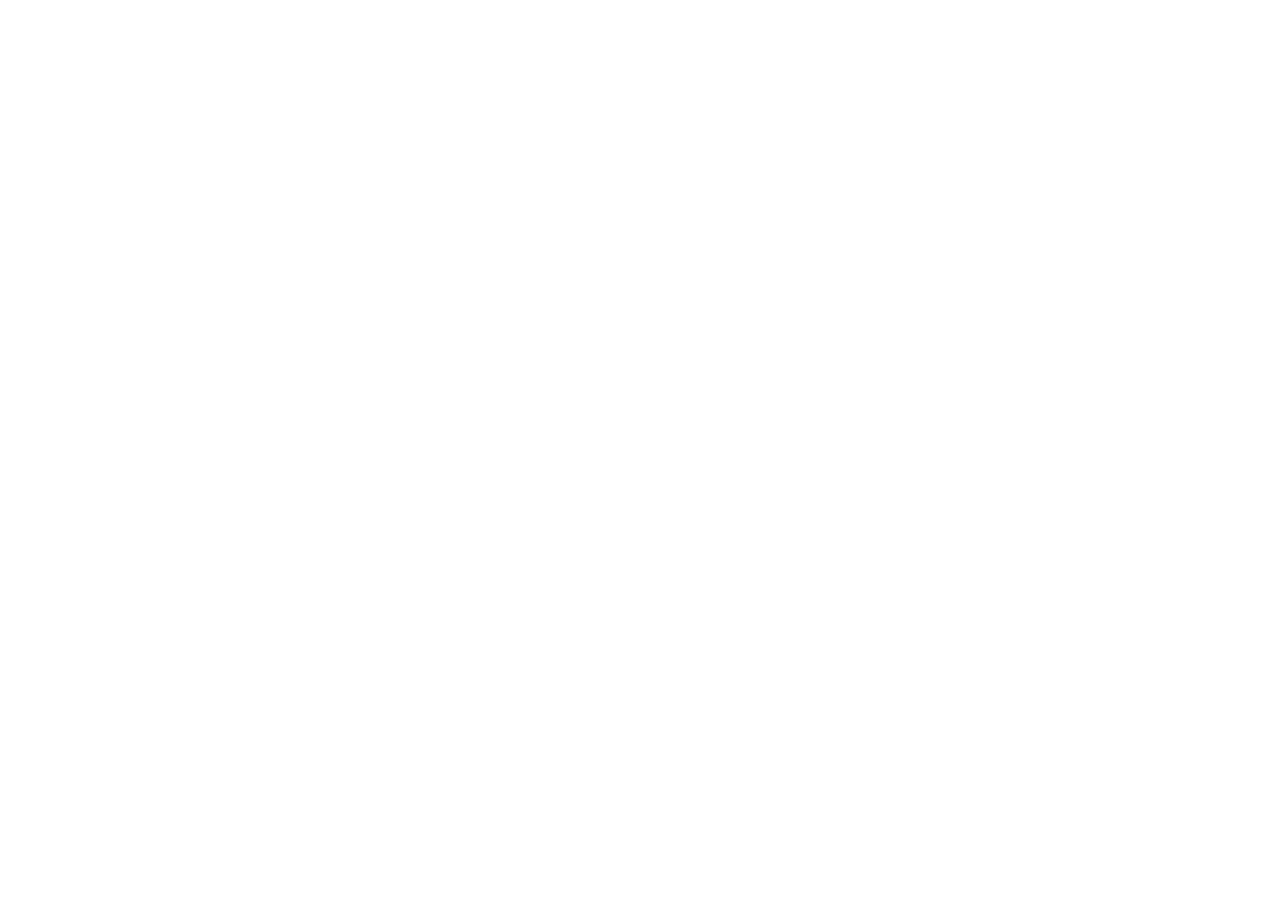
==== index.html @ fe13a653 "initial commit" ====
<!DOCTYPE html>
<html lang="en">

<head>
    <meta charset="UTF-8">
    <meta http-equiv="X-UA-Compatible" content="IE=edge">
    <meta name="viewport" content="width=device-width, initial-scale=1.0">
    <title>Mission Web Developer in 2022</title>
</head>

<body>

</body>

</html>
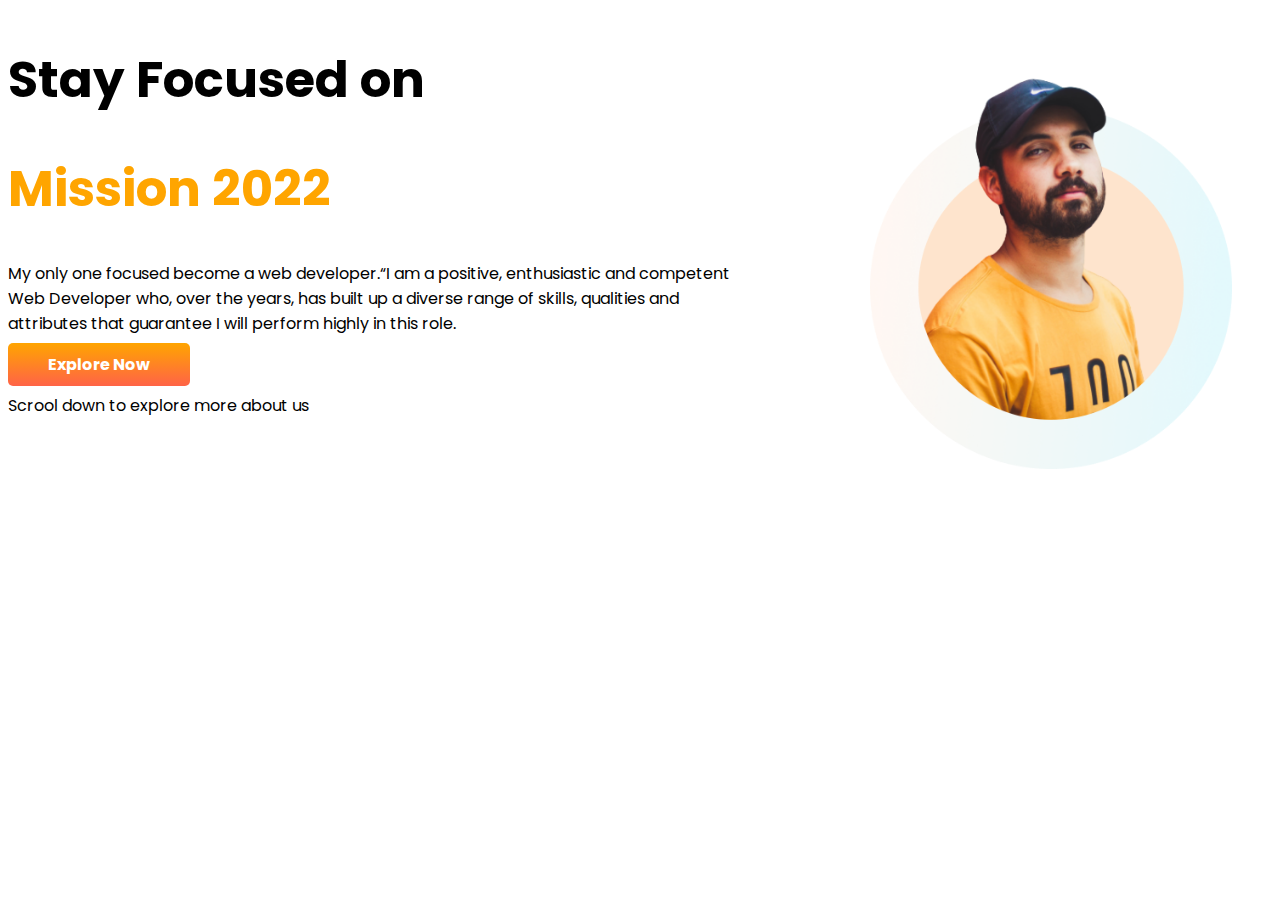
==== commit 1dc9cb2b: "top banner added" ====
--- a/index.html
+++ b/index.html
@@ -6,10 +6,33 @@
     <meta http-equiv="X-UA-Compatible" content="IE=edge">
     <meta name="viewport" content="width=device-width, initial-scale=1.0">
     <title>Mission Web Developer in 2022</title>
+    <link rel="preconnect" href="https://fonts.googleapis.com">
+    <link rel="preconnect" href="https://fonts.gstatic.com" crossorigin>
+    <link
+        href="https://fonts.googleapis.com/css2?family=EB+Garamond:ital,wght@1,400;1,500&family=Lora:ital@1&family=Playfair+Display&family=Playfair+Display+SC&family=Poppins&display=swap"
+        rel="stylesheet">
+    <link rel="stylesheet" href="style.css">
 </head>
 
 <body>
-
+    <section>
+        <div class="half-with">
+            <h1>Stay Focused on</h1>
+            <h1 class="orange-color">Mission 2022</h1>
+            <p>My only one focused become a web developer.“I am a positive, enthusiastic and competent Web Developer
+                who,
+                over
+                the years, has built up a diverse range of skills, qualities and attributes that guarantee I will
+                perform
+                highly
+                in this role.</p>
+            <a class="link-button" target="_blank" href="">Explore Now</a>
+            <p>Scrool down to explore more about us</p>
+        </div>
+        <div class="half-width">
+            <img src="person/person-2.png" alt="">
+        </div>
+    </section>
 </body>
 
 </html>--- a/style.css
+++ b/style.css
@@ -0,0 +1,32 @@
+body{
+    font-family: 'EB Garamond', serif;
+font-family: 'Lora', serif;
+font-family: 'Playfair Display', serif;
+font-family: 'Playfair Display SC', serif;
+font-family: 'Poppins', sans-serif; 
+}
+h1{
+    font-size: 50px;
+}
+.orange-color{
+    color: orange;
+}
+section{
+    display: flex; 
+}
+.half-width{
+    width: 80%;
+    padding-left: 10%;
+}
+.half-width img{
+    width: 90%;
+    padding-right: 10;
+}
+.link-button{
+    text-decoration: none;
+    background-image: linear-gradient(orange,tomato);
+    color: white;
+    font-weight: 700;
+    padding: 10px 40px;
+    border-radius: 5px;
+}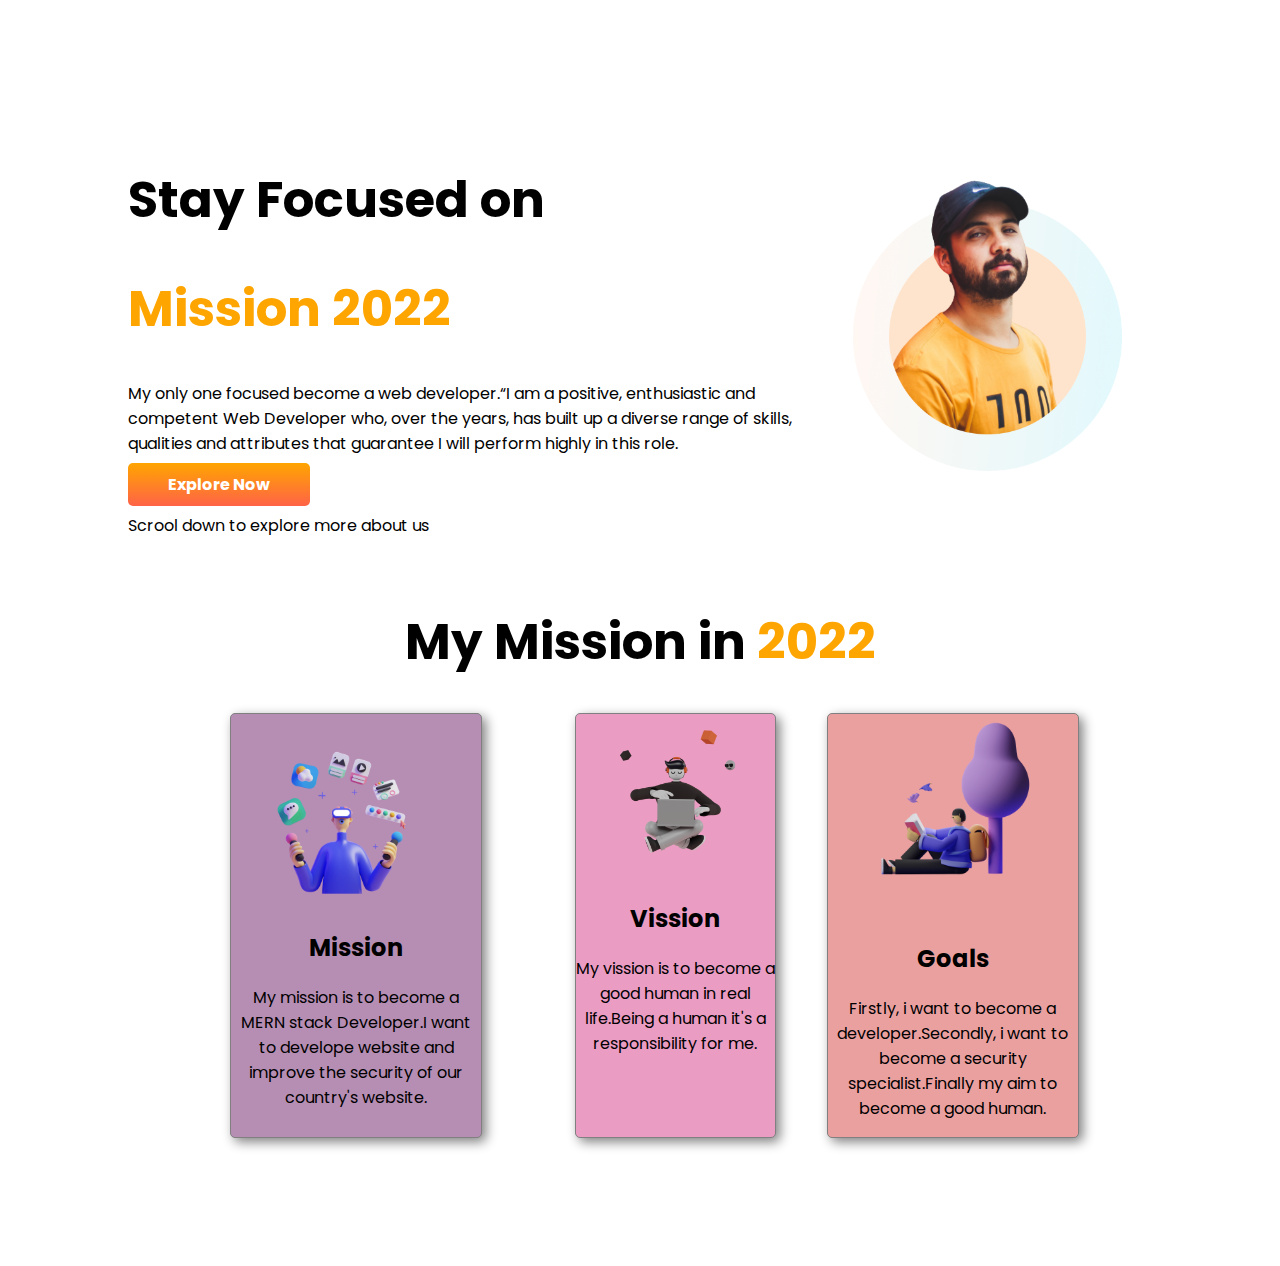
==== commit 900e5494: "mission commit" ====
--- a/index.html
+++ b/index.html
@@ -33,6 +33,40 @@
             <img src="person/person-2.png" alt="">
         </div>
     </section>
+    <div class="second-section">
+        <h1>My Mission in <span class="orange-color">2022</span> </h1>
+        <div class="my-mission">
+            <div class="mission">
+                <div class="div-img">
+                    <img src="./illustrators/illustrator-1.png" alt="">
+
+                </div>
+                <h2>Mission</h2>
+                <p>My mission is to become a MERN stack Developer.I want to develope website and improve the security of
+                    our country's website.</p>
+            </div>
+            <div class="my-mission">
+                <div class="vission">
+                    <div class="div-img">
+                        <img src="./illustrators/illustrator-2.png" alt="">
+                    </div>
+                    <h2>Vission</h2>
+                    <p>My vission is to become a good human in real life.Being a human it's a responsibility for me.</p>
+                </div>
+                <div class="my-mission">
+                    <div class="goals">
+                        <div class="div-img">
+                            <img src="./illustrators/illustrator-3.png" alt="">
+                        </div>
+                        <h2>Goals</h2>
+                        <p>Firstly, i want to become a developer.Secondly, i want to become a security
+                            specialist.Finally my aim to become a good human.</p>
+                    </div>
+
+                </div>
+            </div>
+        </div>
+    </div>
 </body>
 
 </html>--- a/style.css
+++ b/style.css
@@ -1,4 +1,6 @@
 body{
+    margin: 5%;
+    padding: 5%;
     font-family: 'EB Garamond', serif;
 font-family: 'Lora', serif;
 font-family: 'Playfair Display', serif;
@@ -16,7 +18,7 @@
 }
 .half-width{
     width: 80%;
-    padding-left: 10%;
+    padding-left: 5%;
 }
 .half-width img{
     width: 90%;
@@ -29,4 +31,42 @@
     font-weight: 700;
     padding: 10px 40px;
     border-radius: 5px;
-}+}
+.second-section{
+    text-align: center;
+    margin-top: 50px;
+}
+.mission{
+    width: 250px;
+    border: 1px solid gray;
+    box-shadow: 4px 4px 12px gray;
+    border-radius: 5px;
+    background-color: rgb(182, 142, 180);
+}
+.div-img img{
+    width: 80%;
+}
+.vission{
+    width: 250px;
+    border: 1px solid gray;
+    box-shadow: 4px 4px 12px gray;
+    border-radius: 5px;
+    background-color: rgb(235, 156, 195);
+}
+.div-img img{
+    width: 80%;
+}
+.goals{
+    width: 250px;
+    border: 1px solid gray;
+    box-shadow: 4px 4px 12px gray;
+    border-radius: 5px;
+    background-color: rgb(235, 160, 160);
+}
+.div-img img{
+    width: 80%;
+}
+.my-mission{
+    display: flex;
+    padding-left: 10%;
+}
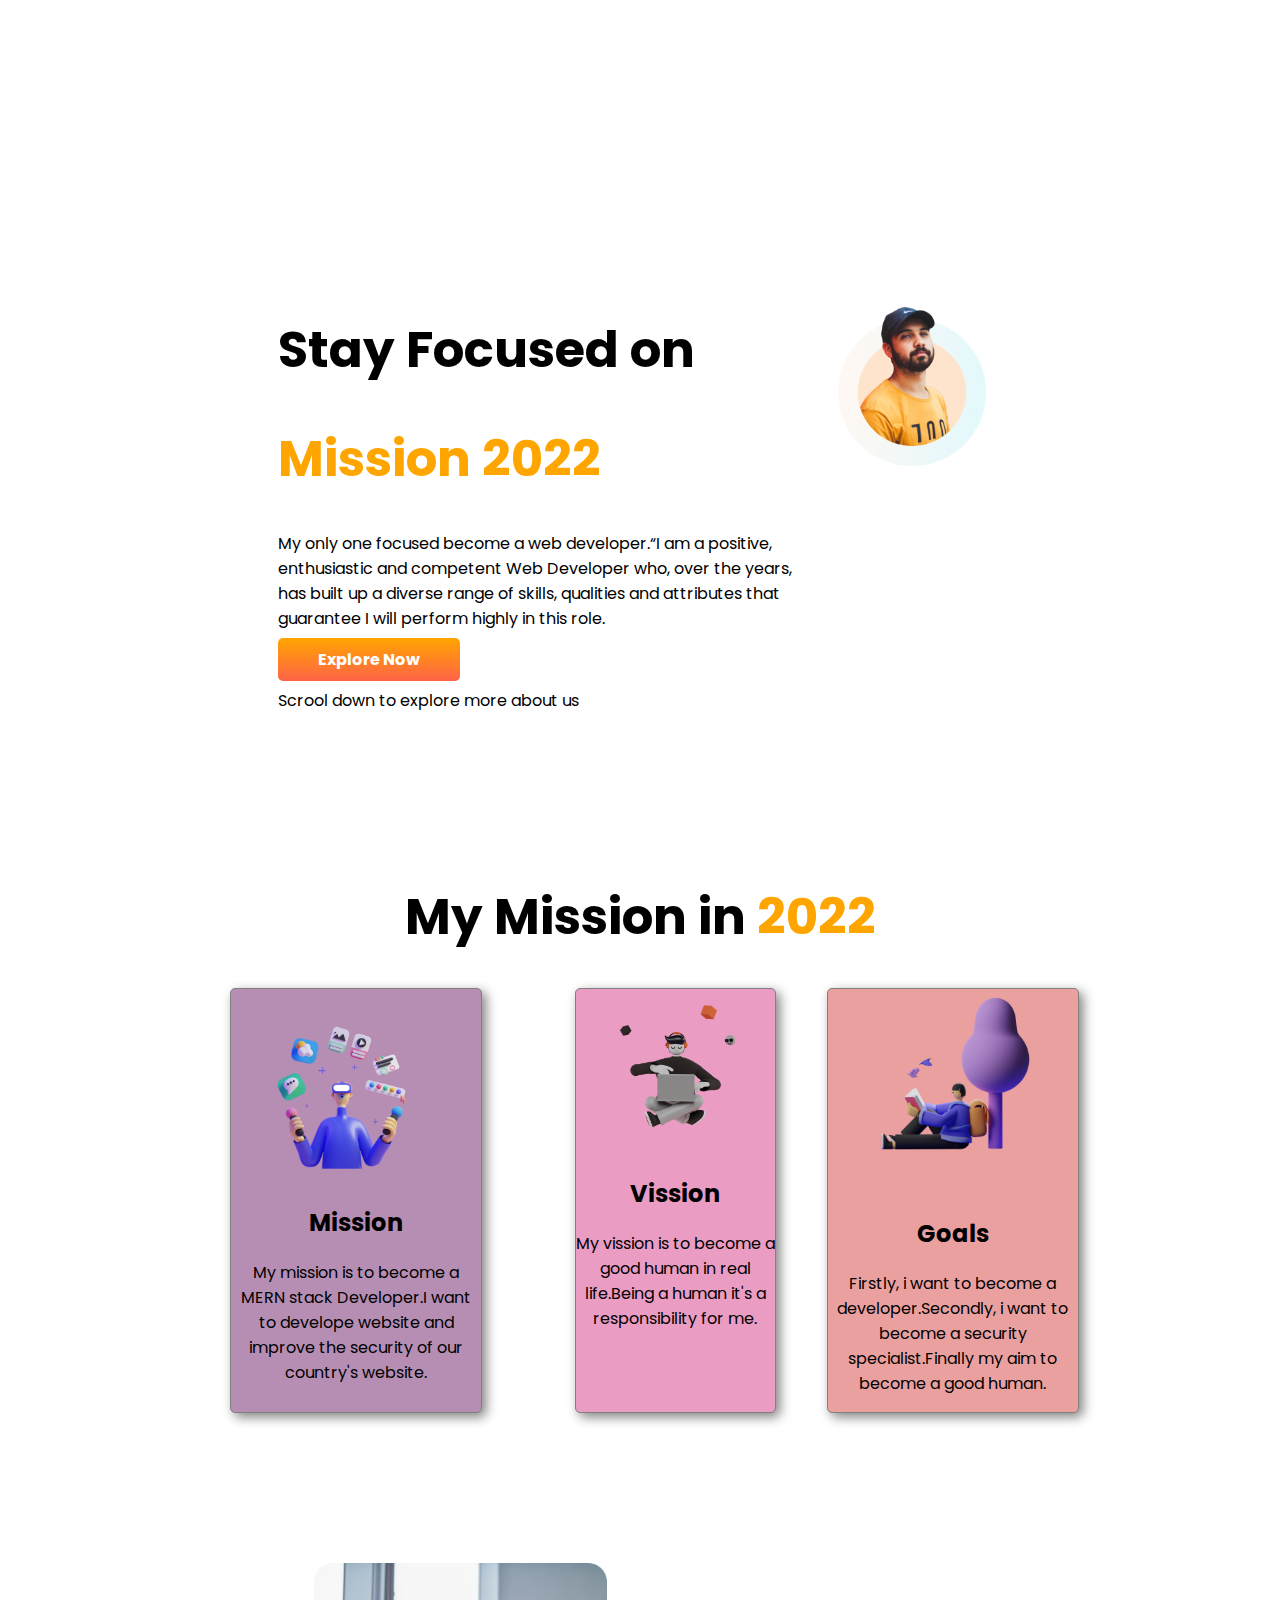
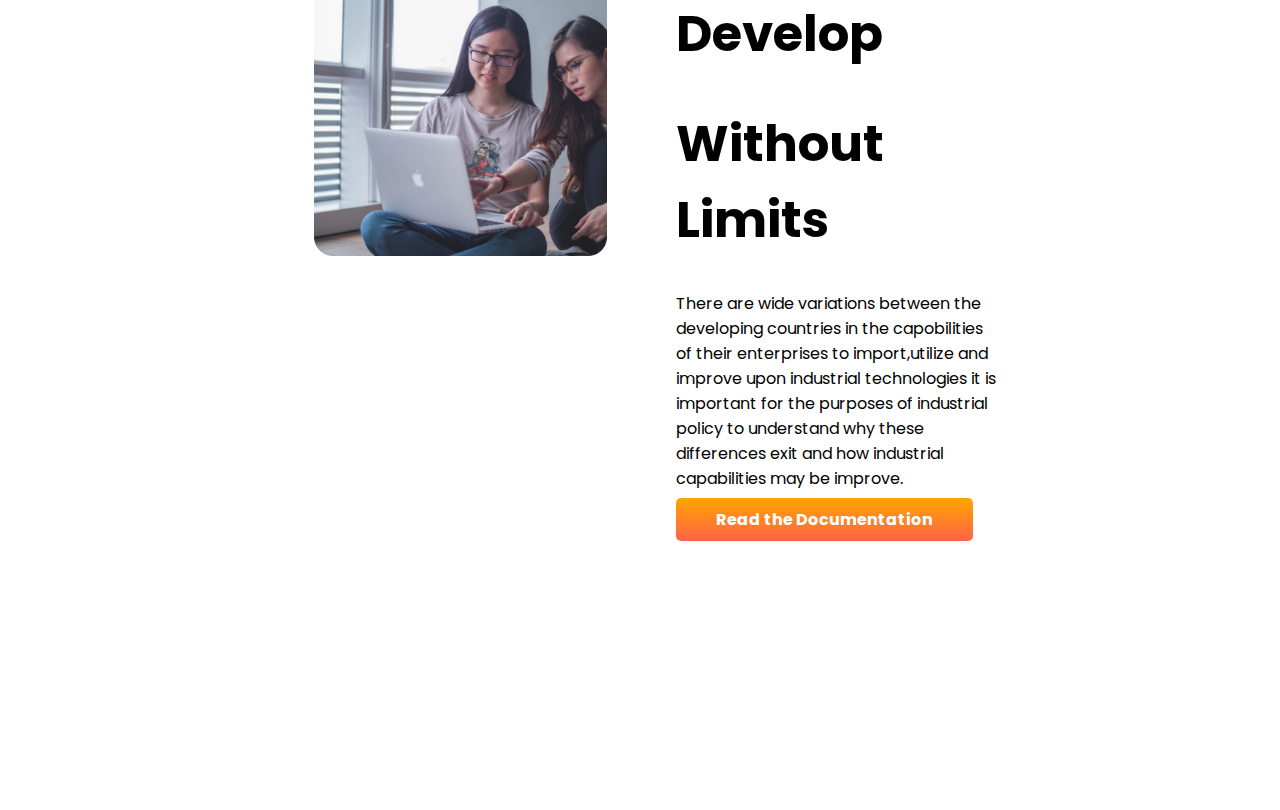
==== commit c6803851: "develop added" ====
--- a/index.html
+++ b/index.html
@@ -42,7 +42,8 @@
 
                 </div>
                 <h2>Mission</h2>
-                <p>My mission is to become a MERN stack Developer.I want to develope website and improve the security of
+                <p>My mission is to become a MERN stack Developer.I want to develope website and improve the
+                    security of
                     our country's website.</p>
             </div>
             <div class="my-mission">
@@ -51,7 +52,8 @@
                         <img src="./illustrators/illustrator-2.png" alt="">
                     </div>
                     <h2>Vission</h2>
-                    <p>My vission is to become a good human in real life.Being a human it's a responsibility for me.</p>
+                    <p>My vission is to become a good human in real life.Being a human it's a responsibility for me.
+                    </p>
                 </div>
                 <div class="my-mission">
                     <div class="goals">
@@ -67,6 +69,19 @@
             </div>
         </div>
     </div>
+    <section class="web-develop">
+        <div class="half-width">
+            <img src="images/pictures/coding.png" alt="">
+        </div>
+        <div class="half-width">
+            <h1>Develop</h1>
+            <h1>Without Limits</h1>
+            <p>There are wide variations between the developing countries in the capobilities of their enterprises to
+                import,utilize and improve upon industrial technologies it is important for the purposes of industrial
+                policy to understand why these differences exit and how industrial capabilities may be improve.</p>
+            <a class="link-button" target="_blank" href="">Read the Documentation</a>
+        </div>
+    </section>
 </body>
 
 </html>--- a/style.css
+++ b/style.css
@@ -70,3 +70,7 @@
     display: flex;
     padding-left: 10%;
 }
+section{
+    display: flex;
+    margin: 150px;
+}
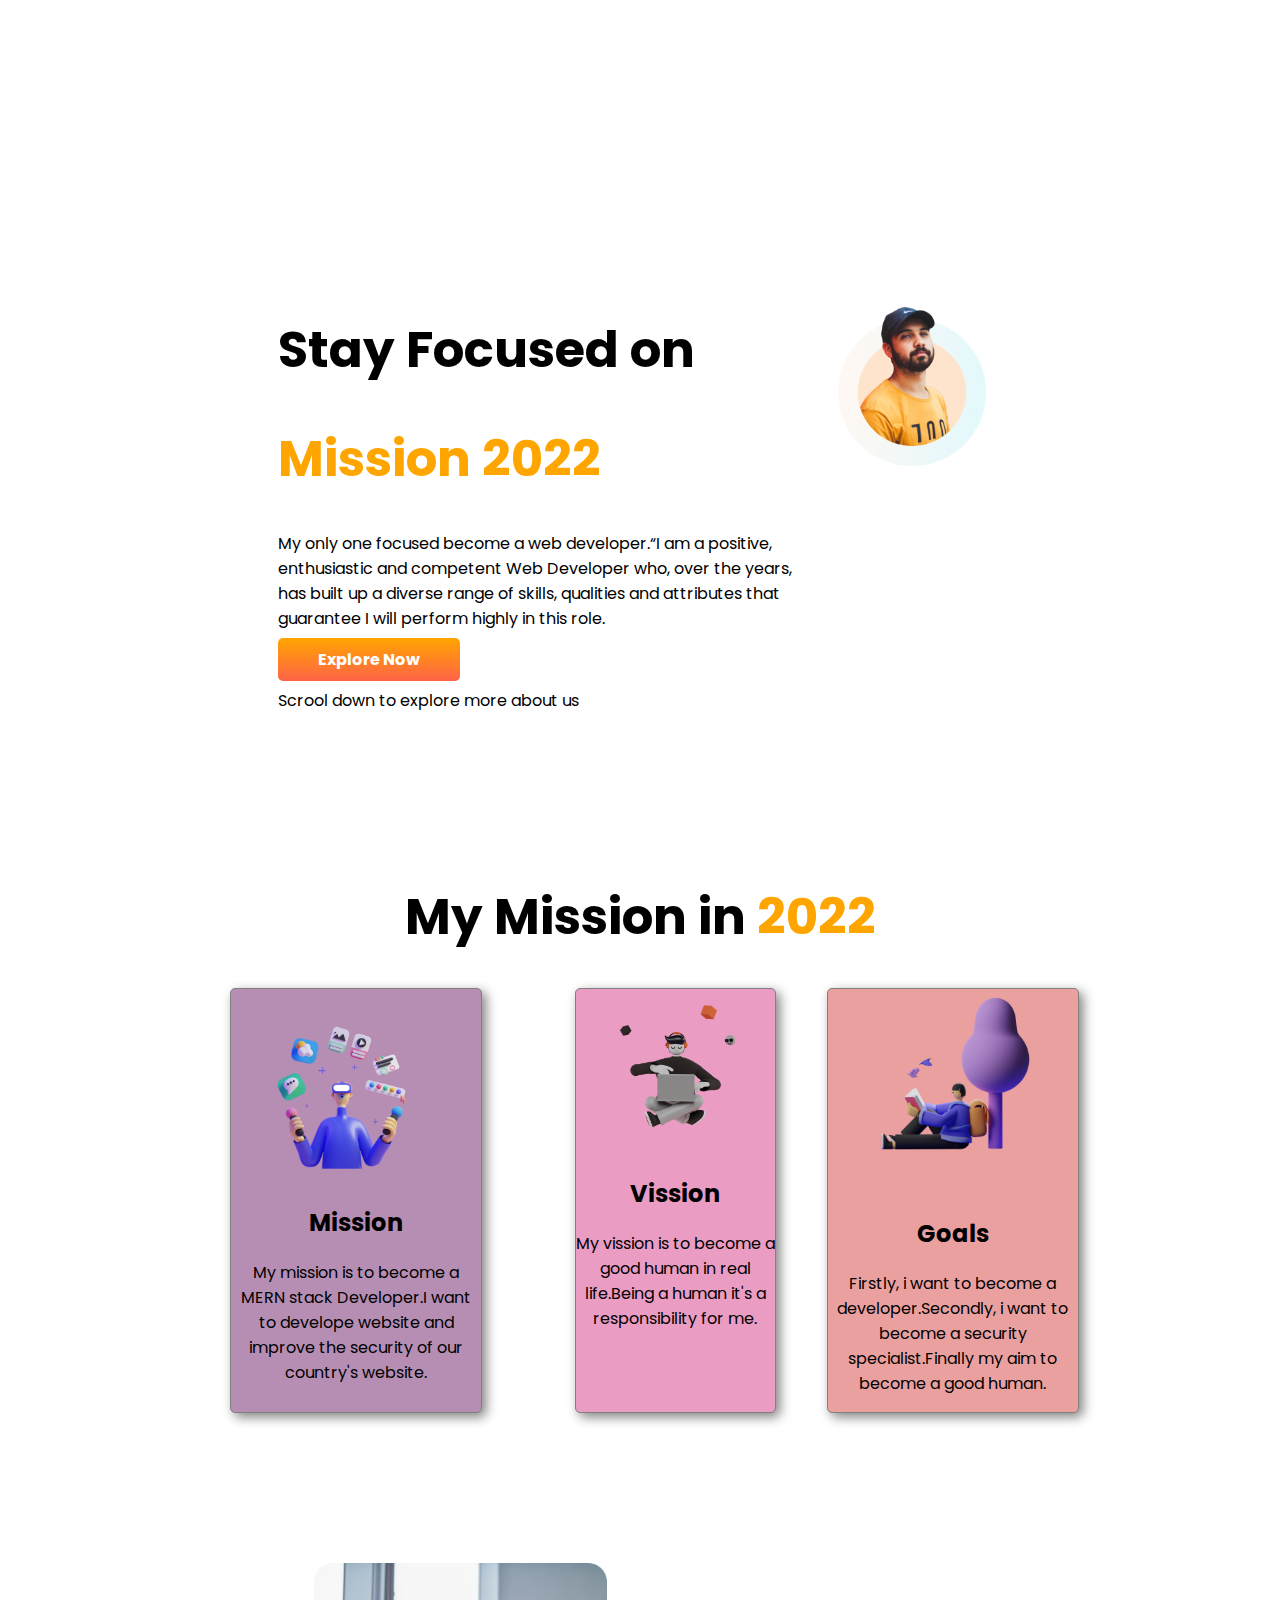
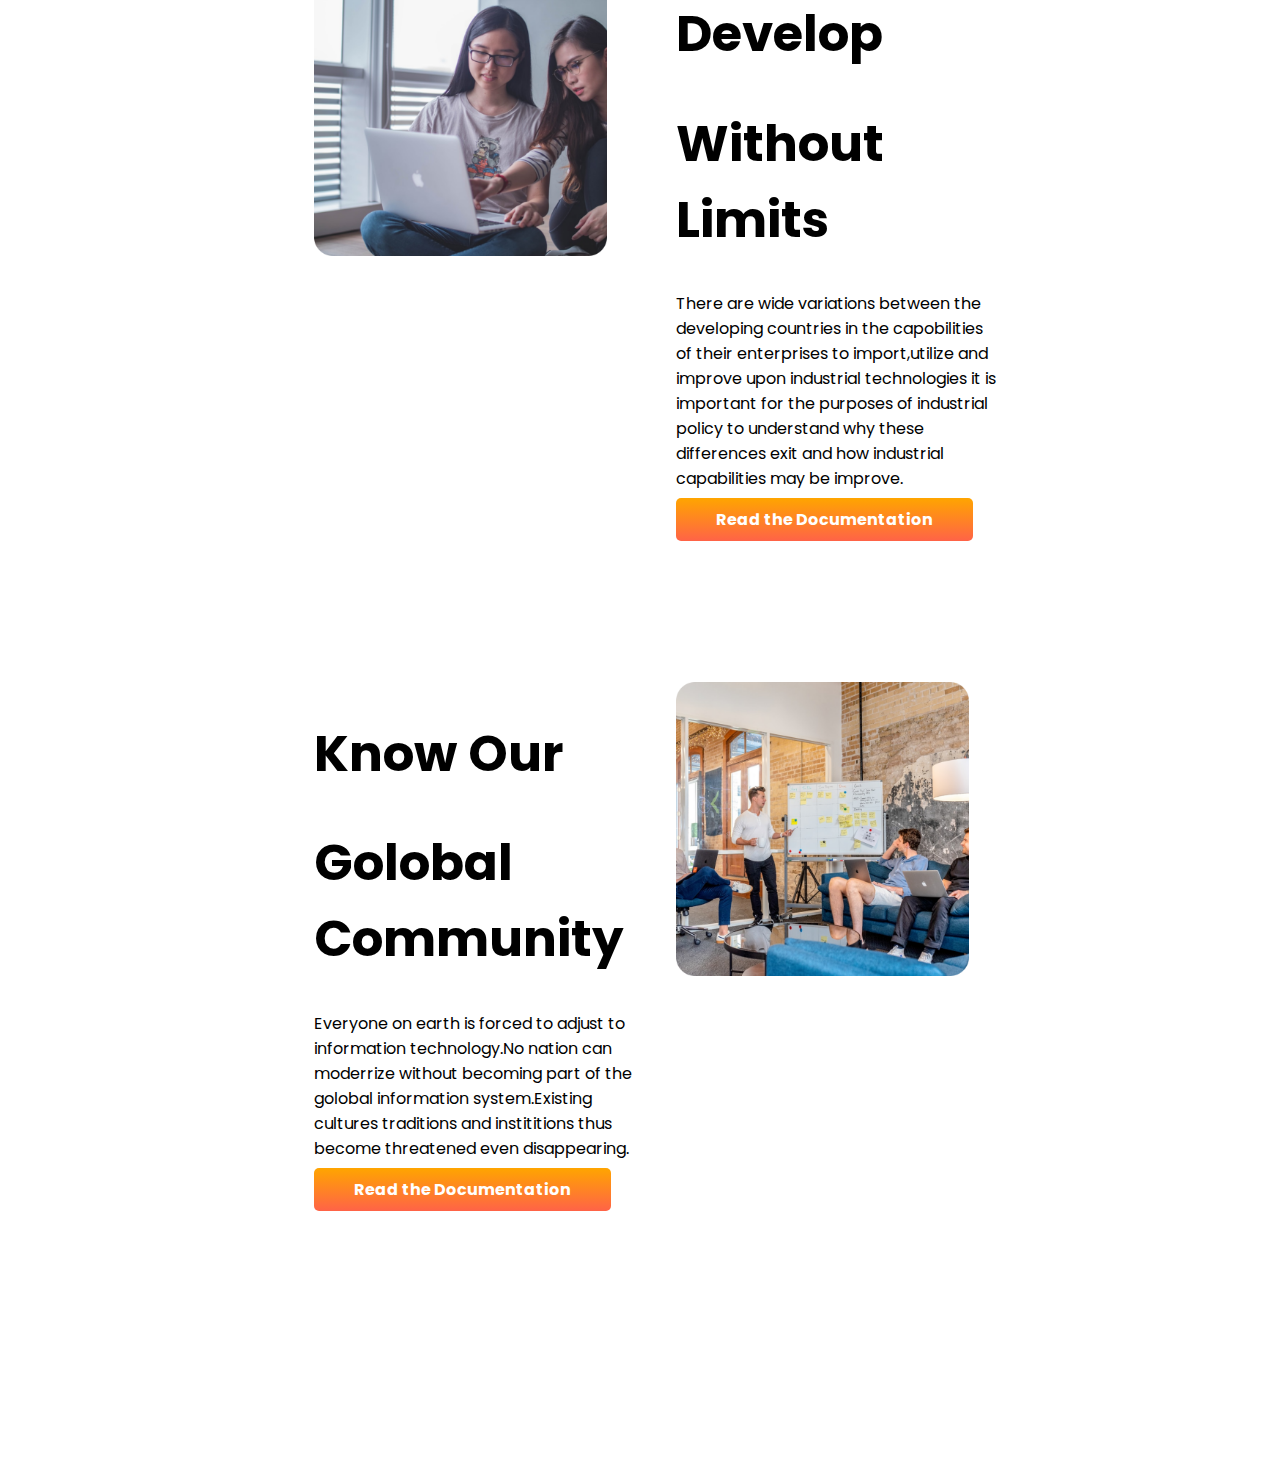
==== commit 92661caf: "golobal-community added" ====
--- a/index.html
+++ b/index.html
@@ -82,6 +82,22 @@
             <a class="link-button" target="_blank" href="">Read the Documentation</a>
         </div>
     </section>
+    <section class="golobal-community">
+        <div class="half-width">
+            <h1>Know Our</h1>
+            <h1>Golobal Community</h1>
+            <p>Everyone on earth is forced to adjust to information technology.No nation can moderrize without becoming
+                part of the golobal information system.Existing cultures traditions and instititions thus become
+                threatened even disappearing.</p>
+            <a class="link-button" target="_blank" href="">Read the Documentation</a>
+        </div>
+        <div class="half-width">
+            <img src="images/pictures/project.png" alt="">
+
+        </div>
+
+        </div>
+    </section>
 </body>
 
 </html>--- a/style.css
+++ b/style.css
@@ -74,3 +74,7 @@
     display: flex;
     margin: 150px;
 }
+section{
+    display: flex;
+    margin: 150px;
+}
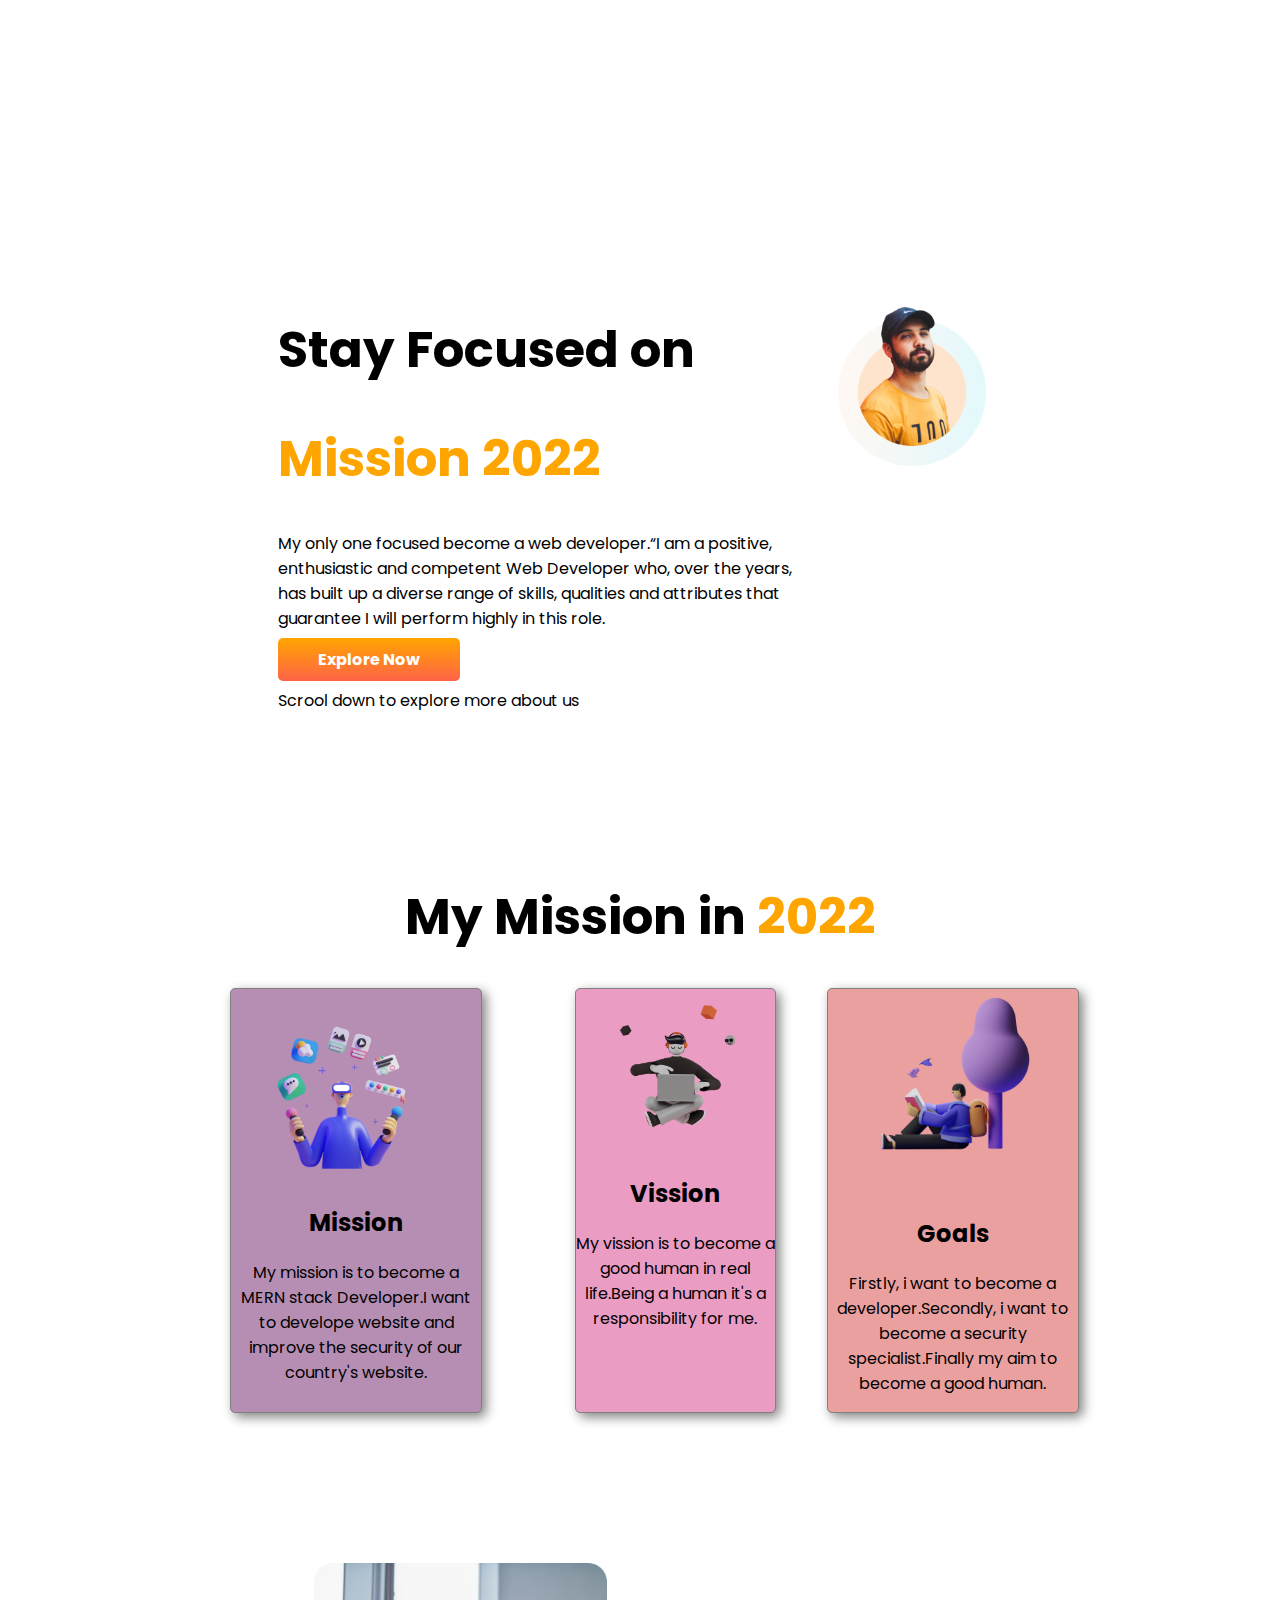
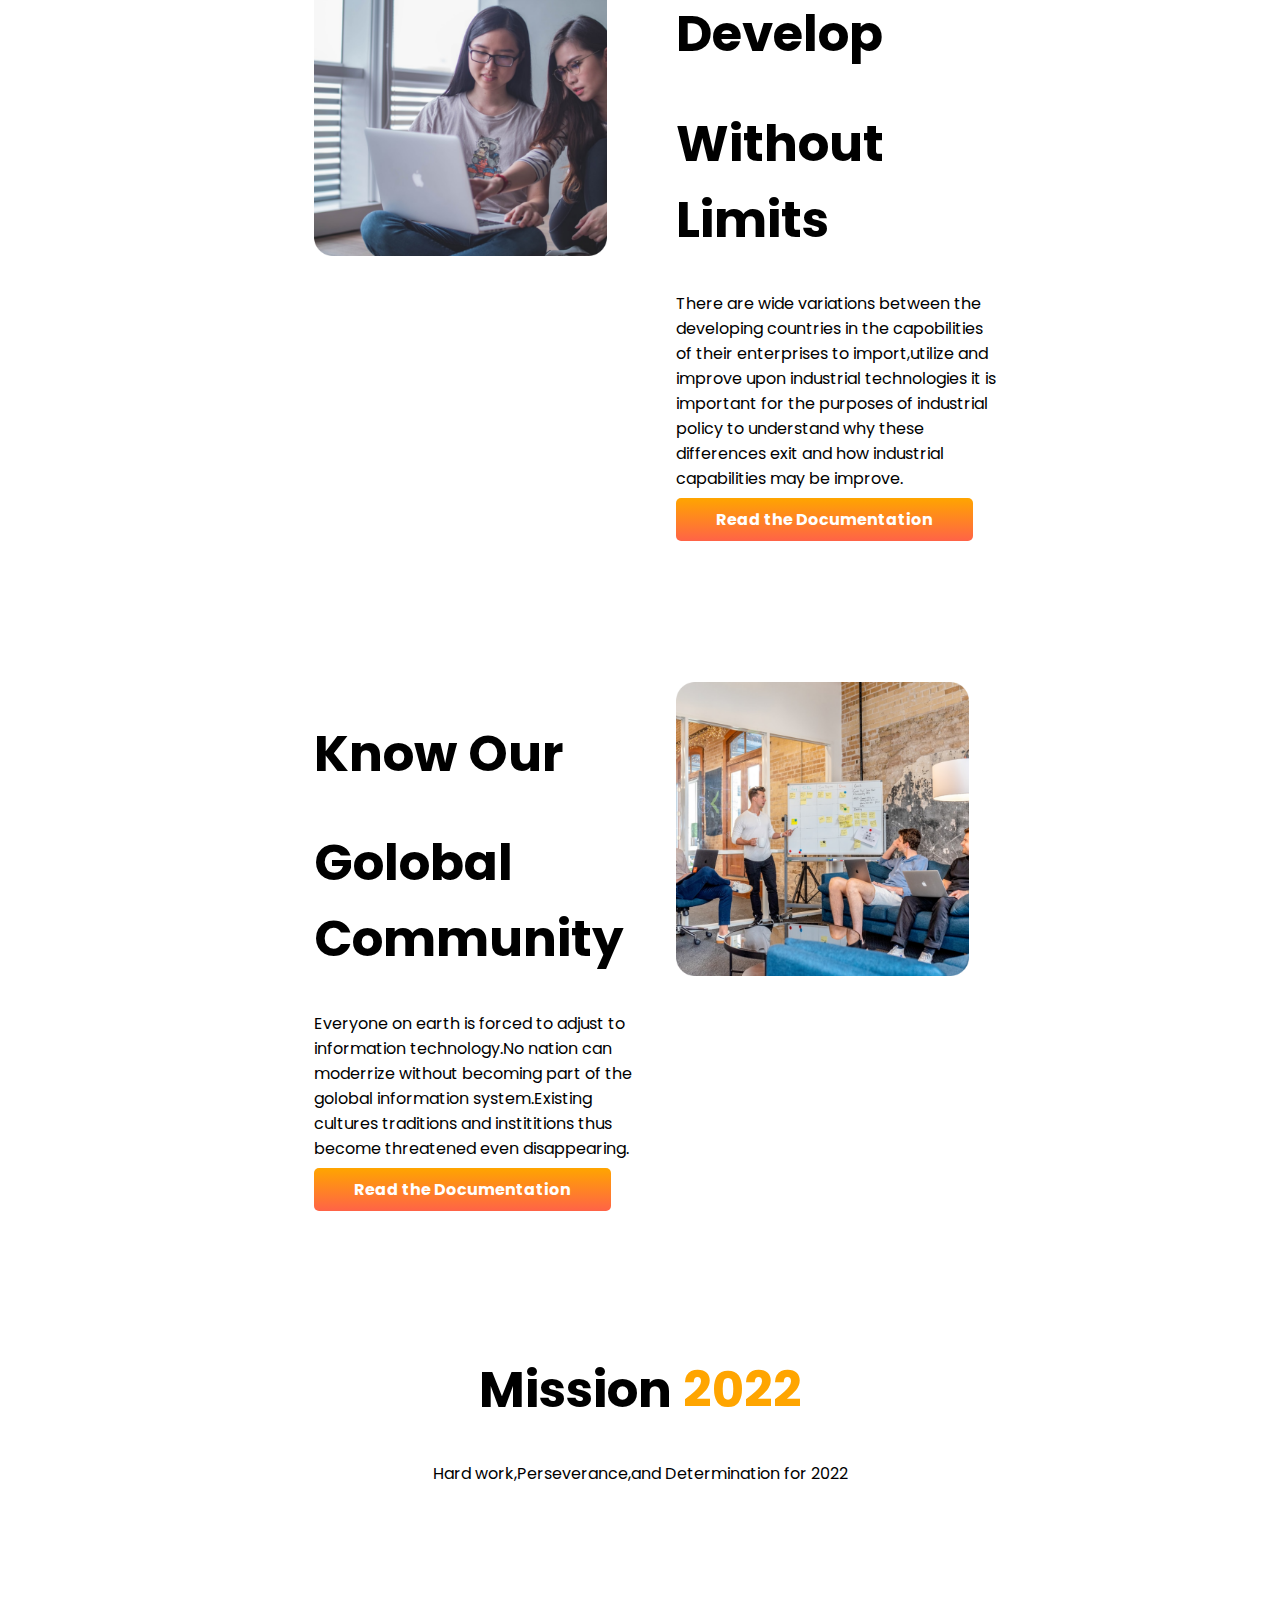
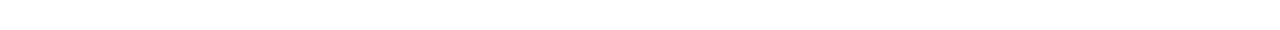
==== commit 11ef9e2b: "footer mission 2022 added" ====
--- a/index.html
+++ b/index.html
@@ -98,6 +98,10 @@
 
         </div>
     </section>
+    <footer>
+        <h1>Mission <span class="orange-color">2022</span></h1>
+        <p>Hard work,Perseverance,and Determination for 2022</p>
+    </footer>
 </body>
 
 </html>--- a/style.css
+++ b/style.css
@@ -77,4 +77,6 @@
 section{
     display: flex;
     margin: 150px;
-}
+}footer{
+    text-align: center;
+}